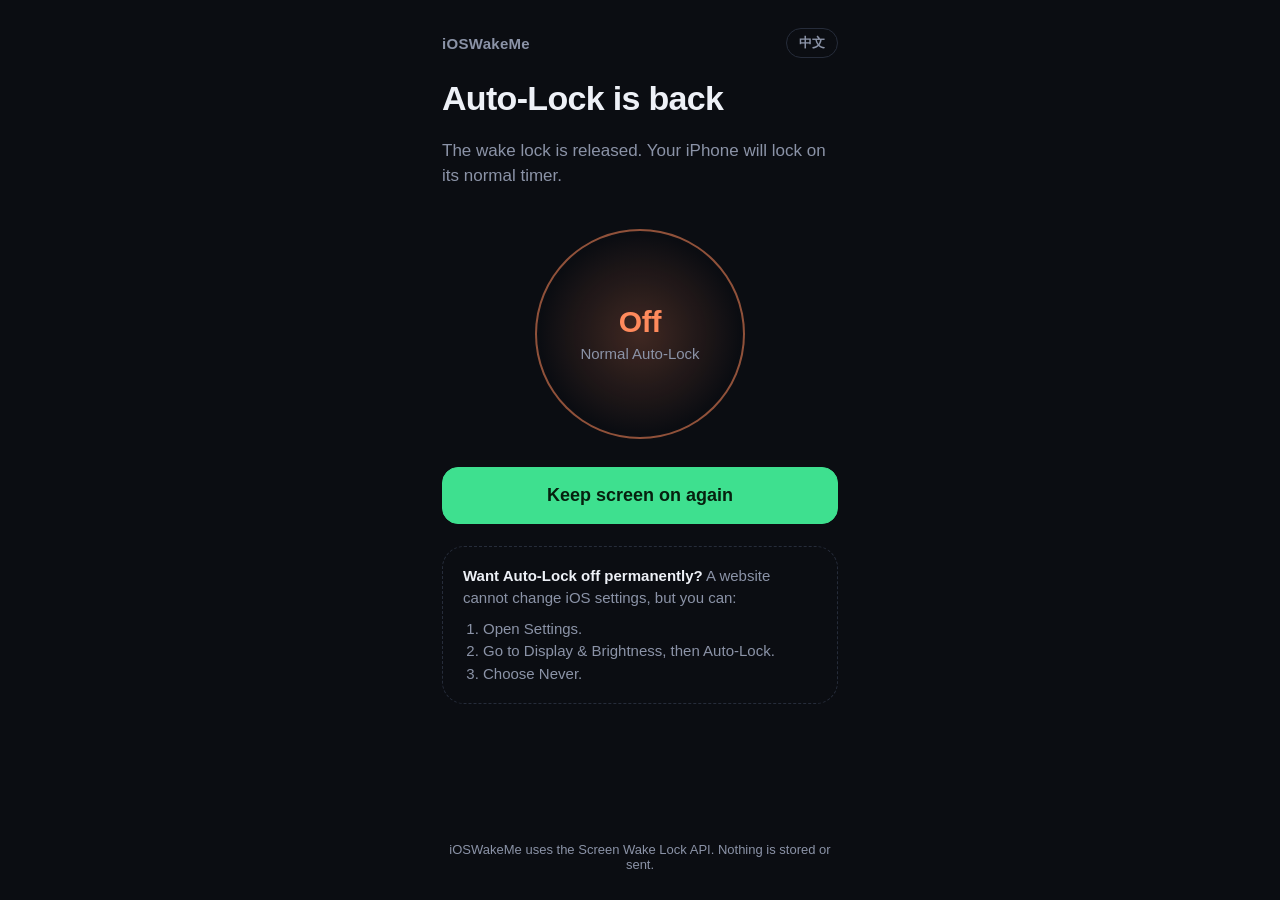
==== off.html @ 49b36f5b "Add iOSWakeMe: /on keeps the screen awake, /off restores Auto-Lock" ====
<!doctype html>
<html lang="en">
  <head>
    <meta charset="utf-8" />
    <meta name="viewport" content="width=device-width, initial-scale=1, viewport-fit=cover" />
    <meta name="theme-color" content="#0b0d12" />
    <meta name="apple-mobile-web-app-capable" content="yes" />
    <meta name="apple-mobile-web-app-status-bar-style" content="black-translucent" />
    <link rel="icon" href="/assets/icon.svg" type="image/svg+xml" />
    <link rel="apple-touch-icon" href="/assets/apple-touch-icon.png" />
    <link rel="stylesheet" href="/assets/style.css" />
    <title>Auto-Lock on – iOSWakeMe</title>
  </head>
  <body data-state="off">
    <main>
      <header class="brand">
        <a href="/">iOSWakeMe</a>
        <button class="lang" type="button" data-i18n="brand.toggle">中文</button>
      </header>
      <h1 data-i18n="off.title">Auto-Lock is back</h1>
      <p class="lead" data-i18n="off.lead"></p>
      <div class="orb-wrap" role="status">
        <div class="orb"><div><strong data-i18n="off.state">Off</strong><span data-i18n="off.stateHint"></span></div></div>
      </div>
      <a class="btn primary" href="/on" data-i18n="off.again">Keep screen on again</a>
      <p class="tips" data-i18n="off.forever"></p>
      <footer data-i18n="footer"></footer>
    </main>
    <script type="module">
      import { setupLangToggle } from "/assets/i18n.js";
      // No release call needed: a wake lock belongs to the page that requested it,
      // so navigating here from /on (or opening this URL) already dropped it.
      setupLangToggle();
    </script>
  </body>
</html>
---- assets/style.css ----
:root {
  --bg: #0b0d12;
  --panel: #151922;
  --line: #262c3a;
  --text: #eef1f7;
  --muted: #8b93a7;
  --on: #3ee08f;
  --off: #ff8a5c;
  --radius: 22px;
  color-scheme: dark;
}

* {
  box-sizing: border-box;
}

html,
body {
  margin: 0;
  min-height: 100%;
  background: var(--bg);
  color: var(--text);
  font-family:
    -apple-system, BlinkMacSystemFont, "SF Pro Text", "PingFang SC", "Helvetica Neue", sans-serif;
  -webkit-font-smoothing: antialiased;
  -webkit-tap-highlight-color: transparent;
}

main {
  max-width: 440px;
  margin: 0 auto;
  padding: calc(env(safe-area-inset-top) + 28px) 22px calc(env(safe-area-inset-bottom) + 28px);
  display: flex;
  flex-direction: column;
  gap: 22px;
  min-height: 100svh;
}

header.brand {
  display: flex;
  align-items: center;
  justify-content: space-between;
  font-weight: 600;
  letter-spacing: 0.02em;
  color: var(--muted);
  font-size: 15px;
}

header.brand a {
  color: inherit;
  text-decoration: none;
}

.lang {
  background: none;
  border: 1px solid var(--line);
  color: var(--muted);
  border-radius: 999px;
  padding: 5px 12px;
  font: inherit;
  font-size: 13px;
}

h1 {
  font-size: 34px;
  line-height: 1.1;
  margin: 0;
  letter-spacing: -0.02em;
}

p.lead {
  margin: 0;
  color: var(--muted);
  font-size: 17px;
  line-height: 1.45;
}

/* Status orb */
.orb-wrap {
  display: grid;
  place-items: center;
  padding: 18px 0 6px;
}

.orb {
  --c: var(--muted);
  width: 210px;
  height: 210px;
  border-radius: 50%;
  display: grid;
  place-items: center;
  text-align: center;
  border: 2px solid color-mix(in srgb, var(--c) 55%, transparent);
  background: radial-gradient(circle, color-mix(in srgb, var(--c) 22%, transparent) 0%, transparent 70%);
  transition:
    border-color 0.4s,
    background 0.4s;
}

.orb strong {
  display: block;
  font-size: 30px;
  color: var(--c);
  letter-spacing: -0.01em;
}

.orb span {
  display: block;
  margin-top: 6px;
  color: var(--muted);
  font-size: 15px;
  font-variant-numeric: tabular-nums;
}

[data-state="awake"] .orb {
  --c: var(--on);
  animation: breathe 3.2s ease-in-out infinite;
}

[data-state="off"] .orb {
  --c: var(--off);
}

@keyframes breathe {
  50% {
    box-shadow: 0 0 60px color-mix(in srgb, var(--on) 35%, transparent);
  }
}

/* Buttons and cards */
.btn {
  display: block;
  width: 100%;
  text-align: center;
  text-decoration: none;
  font: inherit;
  font-size: 18px;
  font-weight: 600;
  padding: 17px 20px;
  border-radius: 16px;
  border: 1px solid var(--line);
  background: var(--panel);
  color: var(--text);
  cursor: pointer;
}

.btn.primary {
  background: var(--on);
  border-color: var(--on);
  color: #06210f;
}

.btn.warm {
  background: var(--off);
  border-color: var(--off);
  color: #2a0d02;
}

.card {
  display: block;
  text-decoration: none;
  color: inherit;
  background: var(--panel);
  border: 1px solid var(--line);
  border-radius: var(--radius);
  padding: 20px;
}

.card h2 {
  margin: 0 0 6px;
  font-size: 21px;
  display: flex;
  align-items: center;
  gap: 10px;
}

.card h2::before {
  content: "";
  width: 10px;
  height: 10px;
  border-radius: 50%;
  background: var(--dot, var(--muted));
}

.card.on {
  --dot: var(--on);
}

.card.off {
  --dot: var(--off);
}

.card p {
  margin: 0;
  color: var(--muted);
  line-height: 1.45;
}

.card code,
.url {
  font-family: ui-monospace, "SF Mono", Menlo, monospace;
  font-size: 14px;
  color: var(--text);
}

.url {
  display: inline-block;
  margin-top: 10px;
  padding: 4px 10px;
  border-radius: 8px;
  background: #0f1219;
  border: 1px solid var(--line);
}

.tips {
  margin: 0;
  padding: 18px 20px;
  border-radius: var(--radius);
  border: 1px dashed var(--line);
  color: var(--muted);
  font-size: 15px;
  line-height: 1.5;
}

.tips strong {
  color: var(--text);
}

.tips ol {
  margin: 8px 0 0;
  padding-left: 20px;
}

footer {
  margin-top: auto;
  color: var(--muted);
  font-size: 13px;
  text-align: center;
}

/* Tap-to-start overlay for when the browser needs a user gesture */
.tap {
  position: fixed;
  inset: 0;
  display: none;
  place-items: center;
  background: rgba(6, 8, 12, 0.92);
  backdrop-filter: blur(6px);
  -webkit-backdrop-filter: blur(6px);
  z-index: 10;
  border: 0;
  color: var(--text);
  font: inherit;
  padding: 30px;
}

[data-state="needs-tap"] .tap {
  display: grid;
}

.tap div {
  text-align: center;
}

.tap strong {
  display: block;
  font-size: 28px;
  margin-bottom: 10px;
}

.tap span {
  color: var(--muted);
  font-size: 16px;
}

video.keepalive {
  position: fixed;
  width: 1px;
  height: 1px;
  opacity: 0.01;
  pointer-events: none;
  bottom: 0;
  right: 0;
}
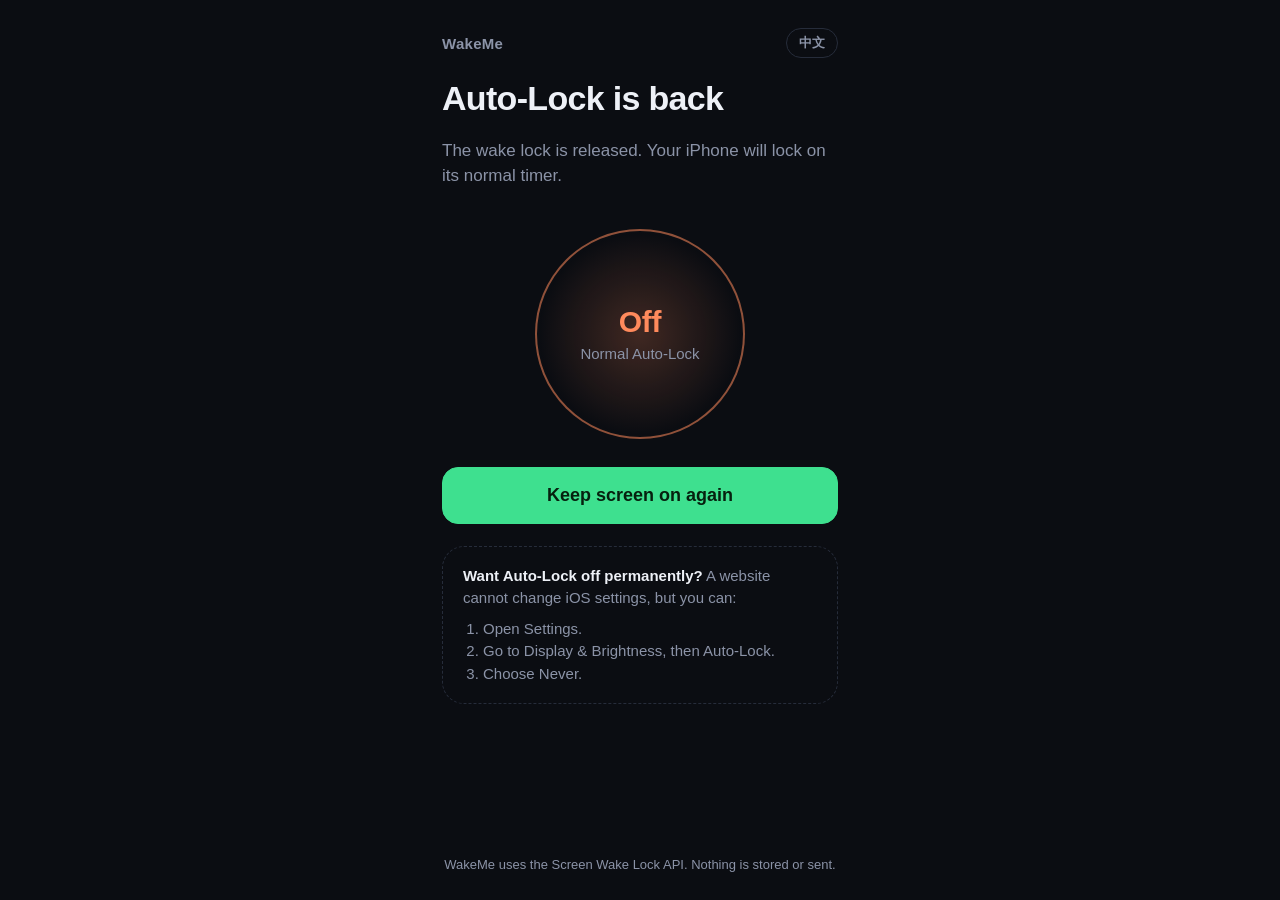
==== commit abe0f1b0: "Rename site to WakeMe" ====
--- a/off.html
+++ b/off.html
@@ -9,12 +9,12 @@
     <link rel="icon" href="/assets/icon.svg" type="image/svg+xml" />
     <link rel="apple-touch-icon" href="/assets/apple-touch-icon.png" />
     <link rel="stylesheet" href="/assets/style.css" />
-    <title>Auto-Lock on – iOSWakeMe</title>
+    <title>Auto-Lock on – WakeMe</title>
   </head>
   <body data-state="off">
     <main>
       <header class="brand">
-        <a href="/">iOSWakeMe</a>
+        <a href="/">WakeMe</a>
         <button class="lang" type="button" data-i18n="brand.toggle">中文</button>
       </header>
       <h1 data-i18n="off.title">Auto-Lock is back</h1>
